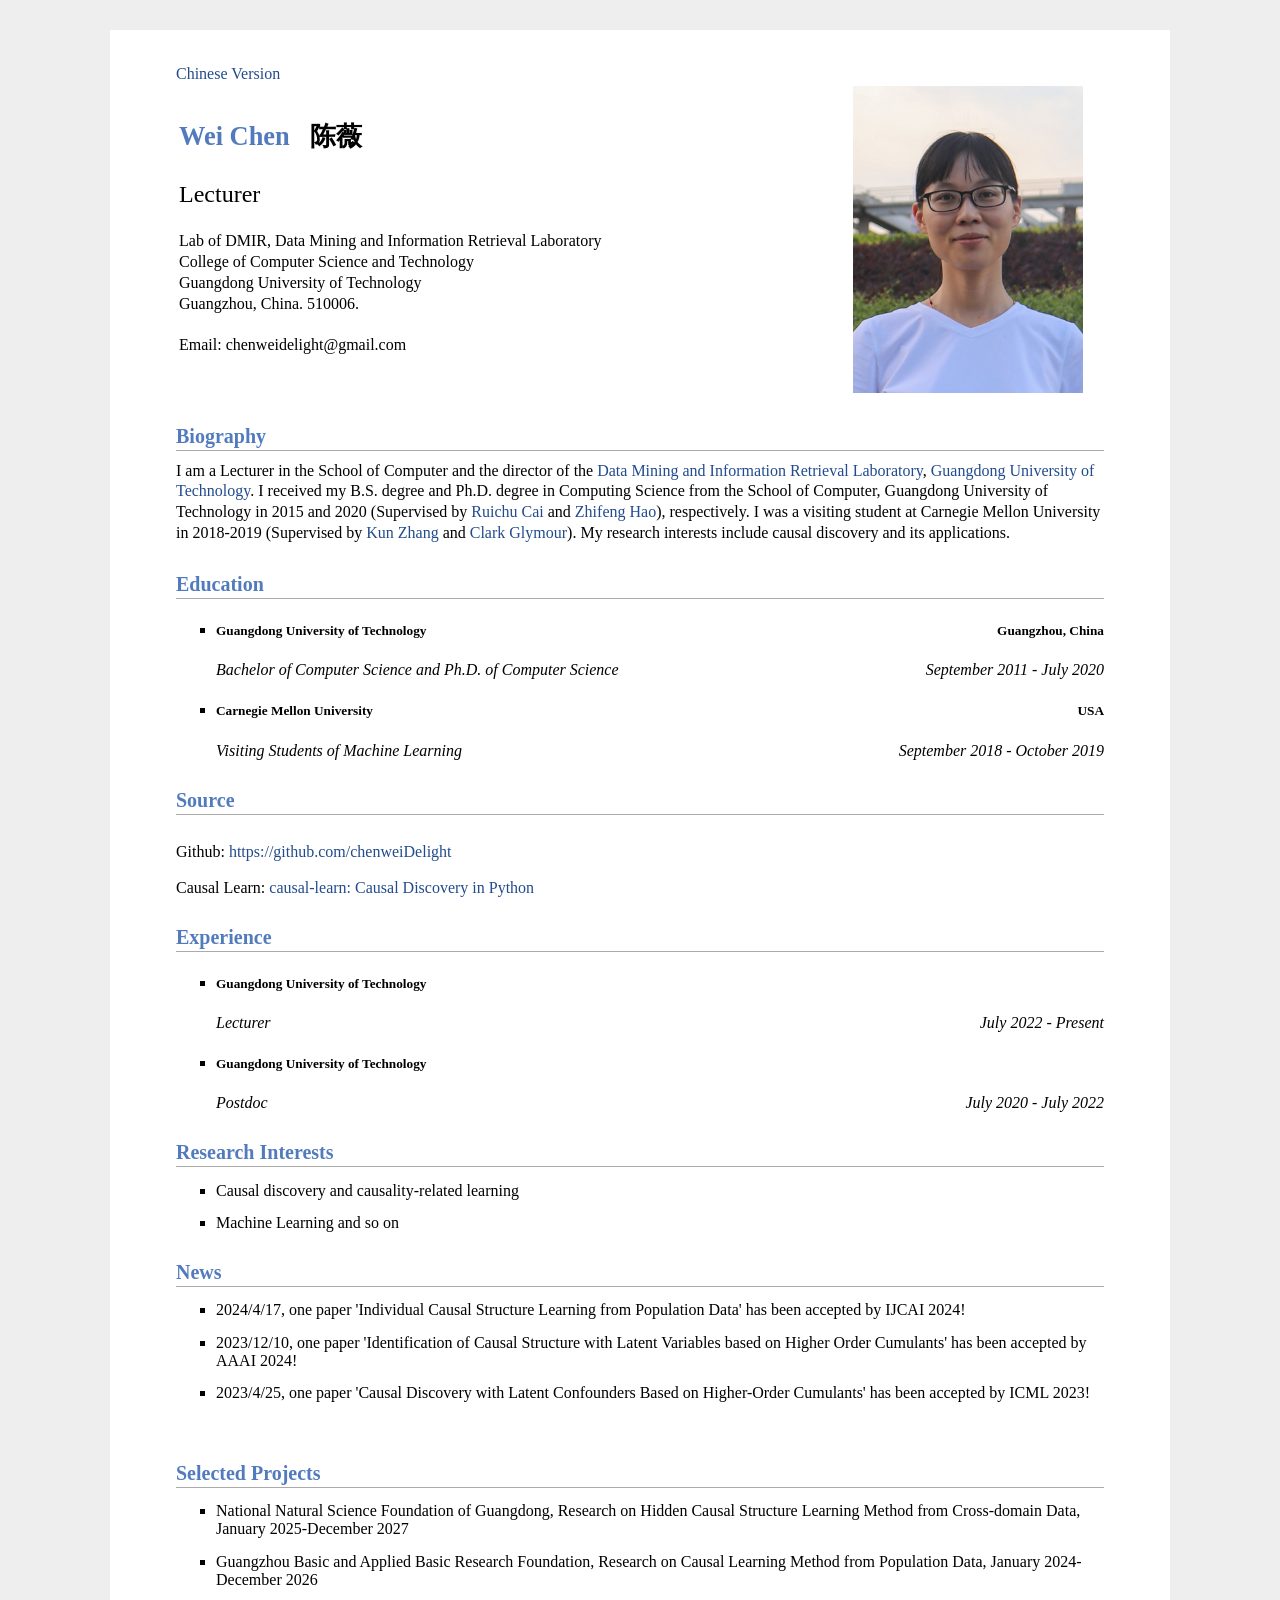
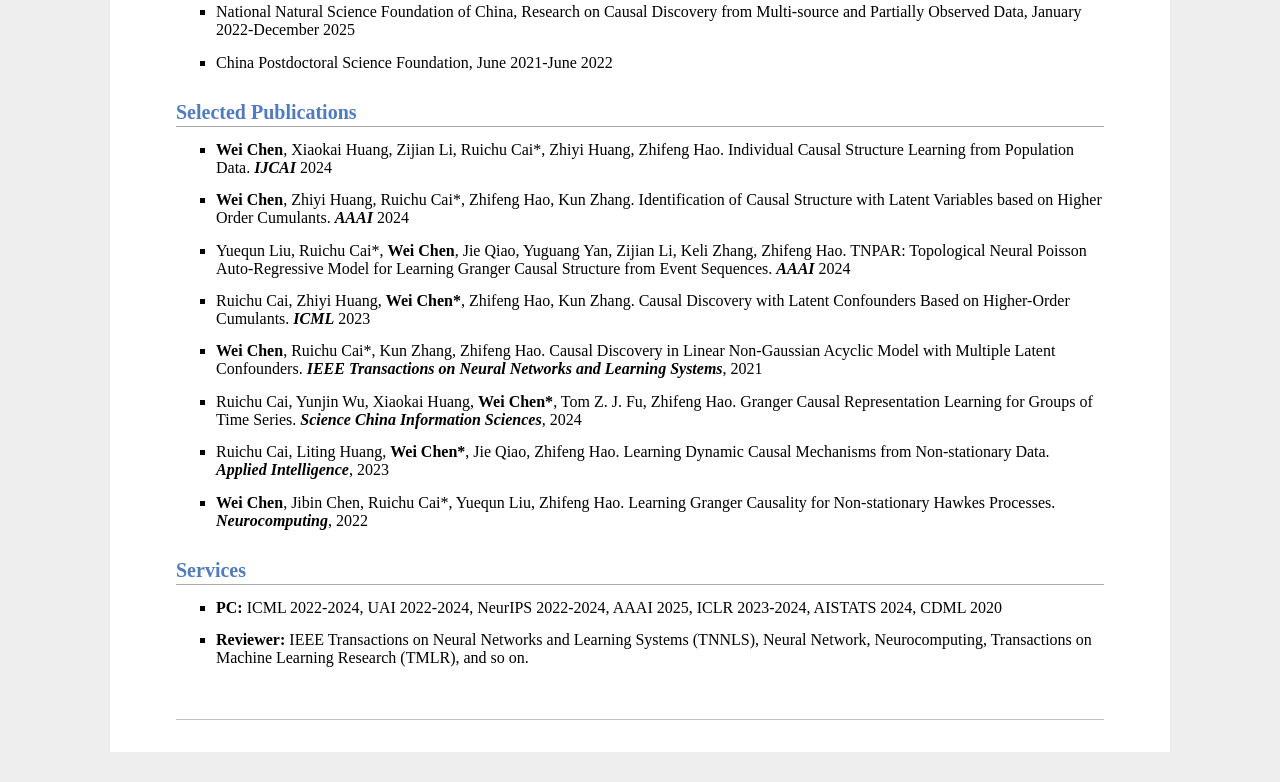
==== index.html @ 37219979 "Add files via upload" ====
<head>
<meta name="description" content="Wei Chen&#39;s home page">
<meta name="google-site-verification" content="o7wvPRl4V-PTbiY5stzY3E6vs7CcZXkV3o9WI9zPx5w" />
<link rel="stylesheet" href="css/jemdoc.css" type="text/css">
<link rel="shortcut icon" href="images/gdut.png">
<title>Wei Chen's Homepage @ GuangDong University of Technology</title>
</head>
<body> 
<div id="layout-content" style="margin-top:25px">
<a href="/zh-cn">Chinese Version</a>

<table>
    <tbody>
        <tr>
            <td width="670">
                <div id="toptitle">
		<h1>Wei Chen &nbsp; <span style="color:#000000">陈薇</span></h1>
                </div>
                <p>
                    <FONT size=5 face="Times New Roman">Lecturer</FONT><br>
                    <br>
                    Lab of DMIR, Data Mining and Information Retrieval Laboratory<br>
                    College of Computer Science and Technology<br>
                    Guangdong University of Technology <br>
                    Guangzhou, China. 510006.<br>
                    <br>
                    Email: chenweidelight@gmail.com
                </p>
            </td>
            <td>
                <img src="images/weichen.jpg" border="0" width="230">
            </td>
        </tr>
    </tbody>
</table>


<h2>Biography</h2>
<p>
    I am a Lecturer in the School of Computer and the director of the <a href="https://dmir.gdut.edu.cn/">Data Mining and Information Retrieval Laboratory</a>, <a href="https://www.gdut.edu.cn/">Guangdong University of Technology</a>.
    I received my B.S. degree and Ph.D. degree in Computing Science from the School of Computer, Guangdong University of Technology in 2015 and 2020 (Supervised by <a href="https://ruichucai.github.io/">Ruichu Cai</a> and <a href="https://english.stu.edu.cn/info/1024/1192.htm">Zhifeng Hao</a>), respectively. 
    I was a visiting student at Carnegie Mellon University in 2018-2019 (Supervised by <a href="https://www.andrew.cmu.edu/user/kunz1/index.html">Kun Zhang</a> and <a href="https://www.cmu.edu/dietrich/philosophy/people/emeritus/glymour.html">Clark Glymour</a>).
    My research interests include causal discovery and its applications.
 </p>

<h2>Education</h2>

<ul>
    <li>
	    <h5>Guangdong University of Technology <span style="float:right;text-align:right">Guangzhou, China</span></h5>
<!--         <span style="float:left;text-align:left"><strong>Guangdong University of Technology</strong></span> -->
        
    </li>
    <li style="list-style:none;">
         <div><i style="float:left; text-align:left">Bachelor of Computer Science and Ph.D. of Computer Science</i>
      <i style="float:right;text-align:right">September 2011 - July 2020</i></div>
		
   </li>
    <br>
    <li>
	    <h5>Carnegie Mellon University <span style="float:right;text-align:right">USA</span></h5>
<!--         <span style="float:left; text-align:left"><strong>Carnegie Mellon University</strong></span> -->
        
    </li>
    <li style="list-style:none;">
        <span style="float:left; text-align:left"><i>Visiting Students of Machine Learning</i></span>
        <span style="float:right;text-align:right"><i>September 2018 - October 2019</i></span>
    </li>

</ul>
<br>
<h2>Source</h2>
<br>

Github: <a href="https://github.com/chenweiDelight">https://github.com/chenweiDelight
</a>
<br>
<br>
Causal Learn: <a href="https://github.com/py-why/causal-learn"> causal-learn: Causal Discovery in Python
</a>

<h2>Experience</h2>
<ul>
    <li>
	    <h5>
		    Guangdong University of Technology
	    </h5>
<!--         <div style="float:left;text-align:left"><strong>Guangdong University of Technology</strong></div> -->

    </li>
    <li style="list-style:none;">
        <span style="float:left; text-align:left"><i>Lecturer</i></span>
        <span style="float:right;text-align:right"><i>July 2022 - Present</i></span>
    </li>
    <br>
    <li>
	    <h5>
		    Guangdong University of Technology
	    </h5>
<!--         <div style="float:left;text-align:left"><strong>Guangdong University of Technology</strong></div> -->

    </li>
    <li style="list-style:none;">
        <span style="float:left; text-align:left"><i>Postdoc</i></span>
        <span style="float:right;text-align:right"><i>July 2020 - July 2022</i></span>
    </li>

</ul>
<br>
<h2>Research Interests</h2>
<ul>
	<li>
        Causal discovery and causality-related learning
    </li>
	<li>
        Machine Learning and so on
    </li>

</ul>

<h2>News</h2>
<ul>
	<li>
2024/4/17, one paper 'Individual Causal Structure Learning from Population Data' has been accepted by IJCAI 2024!
	</li>
	<li>
2023/12/10, one paper 'Identification of Causal Structure with Latent Variables based on Higher Order Cumulants' has been accepted by AAAI 2024!		
	</li>
	<li>
2023/4/25, one paper 'Causal Discovery with Latent Confounders Based on Higher-Order Cumulants' has been accepted by ICML 2023!
	</li>
	
</ul>
<br/>
<h2>Selected Projects</h2>
<ul>
    <li>
        National Natural Science Foundation of Guangdong, Research on Hidden Causal Structure Learning Method from Cross-domain Data, January 2025-December 2027
    </li>
    <li>
        Guangzhou Basic and Applied Basic Research Foundation, Research on Causal Learning Method from Population Data, January 2024-December 2026
    </li>
    <li>
        National Natural Science Foundation of China, Research on Causal Discovery from Multi-source and Partially Observed Data, January 2022-December 2025
    </li>
    <li>
       China Postdoctoral Science Foundation, June 2021-June 2022
    </li>
</ul>



<h2>Selected Publications<small></small></h2>

<!--- <font size="3"><b>Causal Discovery</b></font> --->

<ul>
       <li>
	<b>Wei Chen</b>, Xiaokai Huang, Zijian Li, Ruichu Cai*, Zhiyi Huang, Zhifeng Hao. Individual Causal Structure Learning from Population Data. <i><b>IJCAI</b></i> 2024
	</li>
	<li>
	<b>Wei Chen</b>, Zhiyi Huang, Ruichu Cai*, Zhifeng Hao, Kun Zhang. Identification of Causal Structure with Latent Variables based on Higher Order Cumulants. <i><b>AAAI</b></i> 2024
	</li>
	<li>
	Yuequn Liu, Ruichu Cai*, <b>Wei Chen</b>, Jie Qiao, Yuguang Yan, Zijian Li, Keli Zhang, Zhifeng Hao. TNPAR: Topological Neural Poisson Auto-Regressive Model for Learning Granger Causal Structure from Event Sequences. <i><b>AAAI</b></i> 2024
	</li>
        <li>
	Ruichu Cai, Zhiyi Huang, <b>Wei Chen*</b>, Zhifeng Hao, Kun Zhang. Causal Discovery with Latent Confounders Based on Higher-Order Cumulants. <i><b>ICML</b></i> 2023
        </li>
        <li>
        <b>Wei Chen</b>, Ruichu Cai*, Kun Zhang, Zhifeng Hao. Causal Discovery in Linear Non-Gaussian Acyclic Model with Multiple Latent Confounders. <i><b>IEEE Transactions on Neural Networks and Learning Systems</b></i>, 2021
         </li>
	<li>
        Ruichu Cai, Yunjin Wu, Xiaokai Huang, <b>Wei Chen*</b>, Tom Z. J. Fu, Zhifeng Hao. Granger Causal Representation Learning for Groups of Time Series. <i><b>Science China Information Sciences</b></i>, 2024
         </li>
	<li>
         Ruichu Cai, Liting Huang, <b>Wei Chen*</b>, Jie Qiao, Zhifeng Hao. Learning Dynamic Causal Mechanisms from Non-stationary Data. <i><b>Applied Intelligence</b></i>, 2023
         </li>
	<li>
         <b>Wei Chen</b>, Jibin Chen, Ruichu Cai*, Yuequn Liu, Zhifeng Hao. Learning Granger Causality for Non-stationary Hawkes Processes. <i><b>Neurocomputing</b></i>, 2022
         </li>
</ul>



<h2>Services<small></small></h2>
    <ul>
        <li>
            <strong>PC:</strong> ICML 2022-2024, UAI 2022-2024, NeurIPS 2022-2024, AAAI 2025, ICLR 2023-2024, AISTATS 2024, CDML 2020
        </li>
        <li>
            <strong>Reviewer:</strong> IEEE Transactions on Neural Networks and Learning Systems (TNNLS), Neural Network, Neurocomputing, Transactions on Machine Learning Research (TMLR), and so on.
        </li>
    </ul>

<div id="footer">
    <div id="footer-text"></div>
</div>

</div>


</body>
---- css/jemdoc.css ----
/* Default css file for jemdoc. */

table#tlayout {
    border: none;
    border-collapse: separate;
    background: white;
}
/*
body {
    background: white;
    padding-bottom: 8px;
    margin: 0;
}
*/
html {
  background-color: #eeeeee;
}

body {
  font-family: Georgia, serif;
  color: #000;
  background-color: #ffffff;
  text-align:left; /* for IE */
  margin-top: 30px;
  margin-bottom: 30px;
  margin-left: auto;
  margin-right: auto;
  padding-left:  50px;
  padding-right: 50px;
  padding-top: 10px;
  padding-bottom: 30px;
  max-width: 960px;
}

#layout-menu {
    background: #f6f6f6;
    border: 1px solid #dddddd;
    padding-top: 0.5em;
    padding-left: 8px;
    padding-right: 8px;
    font-size: 1.0em;
    width: auto;
    white-space: nowrap;
    text-align: left;
    vertical-align: top;
}

#layout-menu td {
    background: #f4f4f4;
    vertical-align: top;
}

#layout-content {
    padding-top: 0.0em;
    padding-left: 1.0em;
    padding-right: 1.0em;
    border: none;
    background: white;
    text-align: left;
    vertical-align: top;
}

#layout-menu a {
    line-height: 1.5em;
    margin-left: 0.5em;
}

tt {
    background: #ffffdd;
}

pre, tt {
    font-size: 90%;
    font-family: monaco, monospace;
}

a, a > tt {
    color: #224b8d;
    text-decoration: none;
}

a:hover {
    border-bottom: 1px gray dotted;
}

#layout-menu a.current:link, #layout-menu a.current:visited {
    color: #022b6d;
    border-bottom: 1px gray solid;
}
#layout-menu a:link, #layout-menu a:visited, #layout-menu a:hover {
    color: #527bbd;
    text-decoration: none;
}
#layout-menu a:hover {
    text-decoration: none;
}

div.menu-category {
    border-bottom: 1px solid gray;
    margin-top: 0.8em;
    padding-top: 0.2em;
    padding-bottom: 0.1em;
    font-weight: bold;
}

div.menu-item {
    padding-left: 16px;
    text-indent: -16px;
}

div#toptitle {
    padding-bottom: 0.2em;
    margin-bottom: 1.5em;
    /*border-bottom: 3px double gray;*/
}

/* Reduce space if we begin the page with a title. */
div#toptitle + h2, div#toptitle + h3 {
    margin-top: 0em;
}

div#subtitle {
    margin-top: 0.0em;
    margin-bottom: 0.0em;
    padding-top: 0em;
    padding-bottom: 0.1em;
}

em {
    font-style: italic;
}

strong {
    font-weight: bold;
}

h4{
    color:#222222;
}

h1, h2, h3 {
    color: #527bbd;
    margin-top: 0.7em;
    margin-bottom: 0.5em;
    padding-bottom: 0.2em;
    line-height: 1.0;
    padding-top: 0.5em;
    border-bottom: 1px solid #aaaaaa;
}

h1 p {
    color: #000000;
}

h1 {
    font-size: 165%;
    padding-bottom: 0.3em;
}

h2 {
    padding-top: 0.8em;
    font-size: 125%;
}

h2 + h3 {
    padding-top: 0.2em;
}

h3 {
    font-size: 110%;
    border-bottom: none;
}

p {
    margin-top: 0.0em;
    margin-bottom: 0.8em;
    padding: 0;
    line-height: 1.3;
}

pre {
    padding: 0;
    margin: 0;
}

div#footer {
    font-size: small;
    border-top: 1px solid #c0c0c0;
    padding-top: 0.1em;
    margin-top: 4.0em;
    color: #c0c0c0;
}

div#footer a {
    color: #80a0b0;
}

div#footer-text {
    float: left;
    padding-bottom: 8px;
}

ul, ol, dl {
    margin-top: 0.2em;
    padding-top: 0;
    margin-bottom: 0.8em;
}

dt {
    margin-top: 0.5em;
    margin-bottom: 0;
}

dl {
    margin-left: 20px;
}

dd {
    color: #222222;
}

dd > *:first-child {
    margin-top: 0;
}

ul {
    list-style-position: outside;
    list-style-type: square;
}

p + ul, p + ol {
    margin-top: -0.5em;
}

li {
    margin-top:0.9em;
}

ol {
    list-style-position: outside;
    list-style-type: decimal;
}

li p, dd p {
    margin-bottom: 0.3em;
}


ol ol {
    list-style-type: lower-alpha;
}

ol ol ol {
    list-style-type: lower-roman;
}

p + div.codeblock {
    margin-top: -0.6em;
}

div.codeblock, div.infoblock {
    margin-right: 0%;
    margin-top: 1.2em;
    margin-bottom: 1.3em;
}

div.blocktitle {
    font-weight: bold;
    color: #cd7b62;
    margin-top: 1.2em;
    margin-bottom: 0.1em;
}

div.blockcontent {
    border: 1px solid silver;
    padding: 0.3em 0.5em;
}

div.infoblock > div.blockcontent {
    background: #ffffee;
}

div.blockcontent p + ul, div.blockcontent p + ol {
    margin-top: 0.4em;
}

div.infoblock p {
    margin-bottom: 0em;
}

div.infoblock li p, div.infoblock dd p {
    margin-bottom: 0.5em;
}

div.infoblock p + p {
    margin-top: 0.8em;
}

div.codeblock > div.blockcontent {
    background: #f6f6f6;
}

span.pycommand {
    color: #000070;
}

span.statement {
    color: #008800;
}
span.builtin {
    color: #000088;
}
span.special {
    color: #990000;
}
span.operator {
    color: #880000;
}
span.error {
    color: #aa0000;
}
span.comment, span.comment > *, span.string, span.string > * {
    color: #606060;
}

@media print {
    #layout-menu { display: none; }
}

#fwtitle {
    margin: 2px;
}

#fwtitle #toptitle {
    padding-left: 0.5em;
    margin-bottom: 0.5em;
}

#layout-content h1:first-child, #layout-content h2:first-child, #layout-content h3:first-child {
    margin-top: -0.7em;
}

div#toptitle h1, #layout-content div#toptitle h1 {
    margin-bottom: 0.0em;
    padding-bottom: 0.1em;
    padding-top: 0;
    margin-top: 0.5em;
    border-bottom: none;
}

img.eq {
    padding: 0;
    padding-left: 0.1em;
    padding-right: 0.1em;
    margin: 0;
}

img.eqwl {
    padding-left: 2em;
    padding-top: 0.6em;
    padding-bottom: 0.2em;
    margin: 0;
}

table + table {
    margin-top: 1em;
}

tr.heading {
    font-weight: bold;
    border-bottom: 2px solid black;
}

img {
    border: none;
}

table.imgtable, table.imgtable td {
    border: none;
    text-align: left;
}
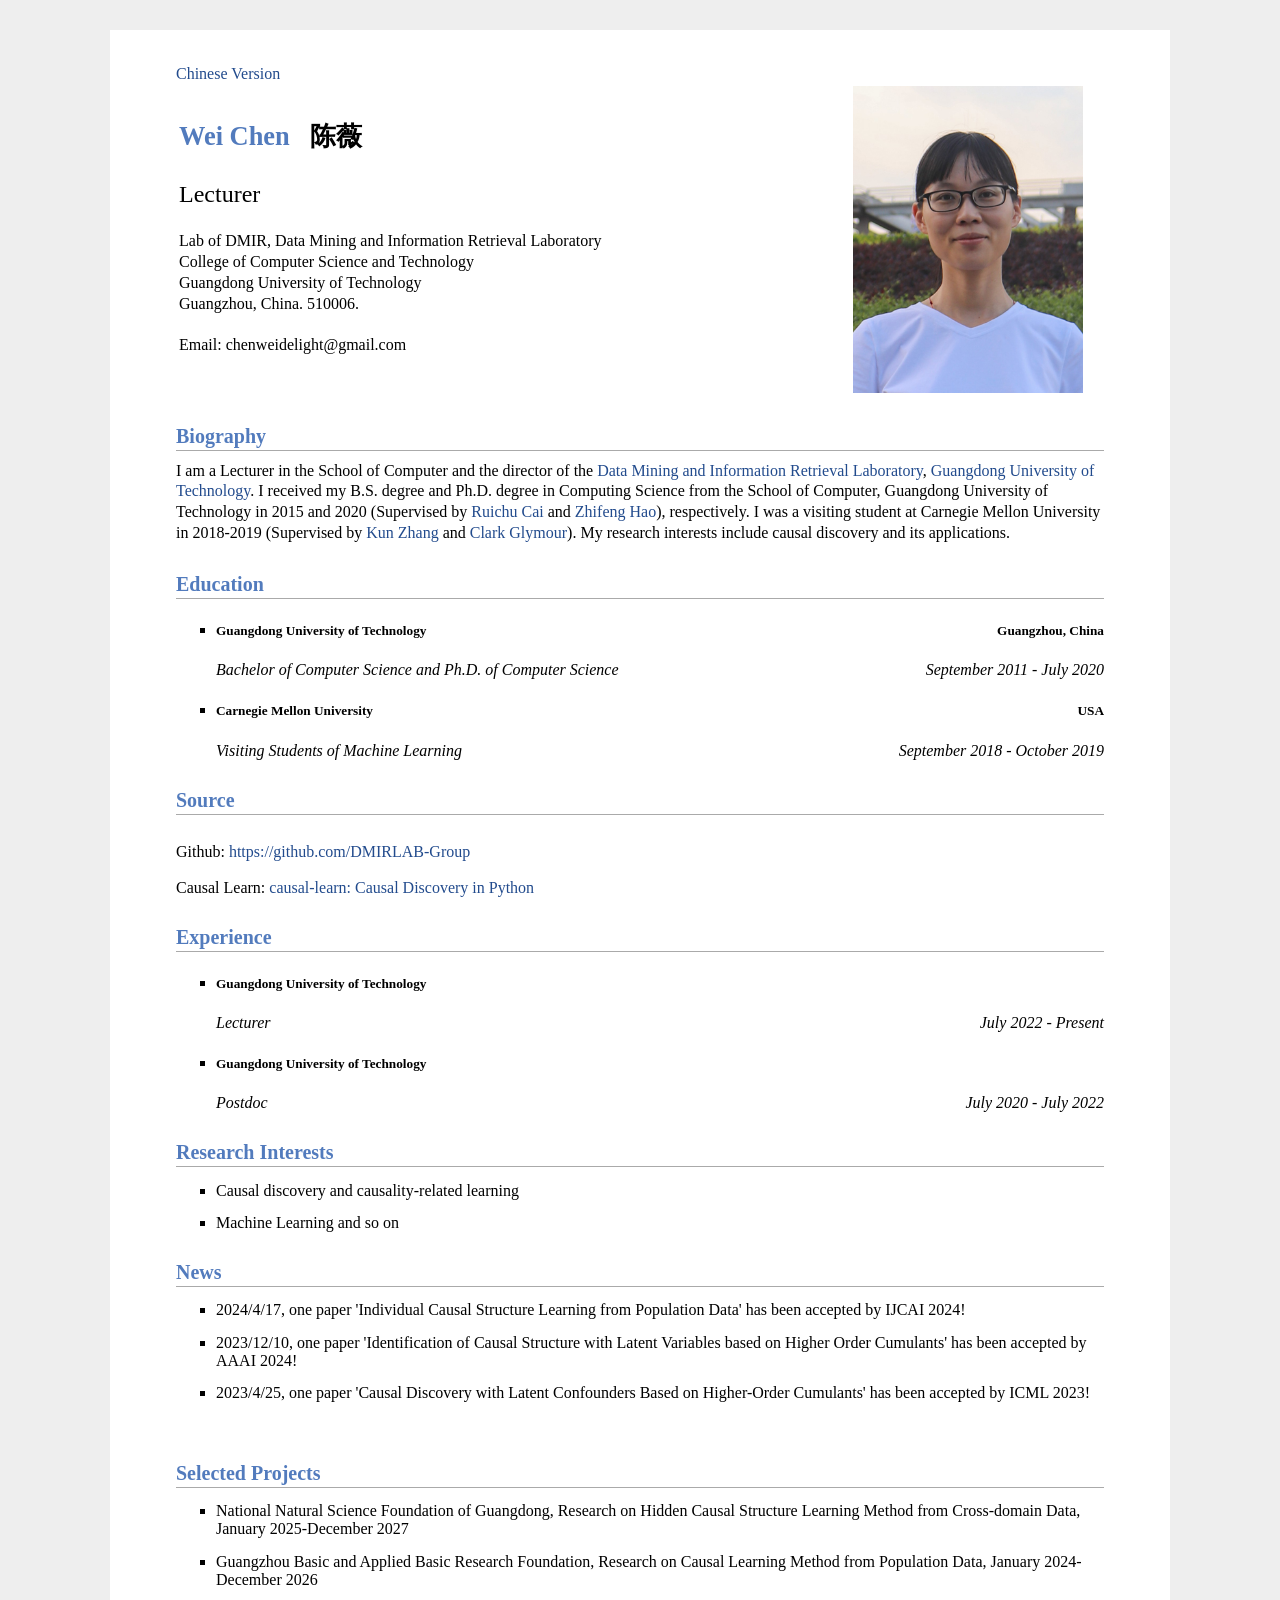
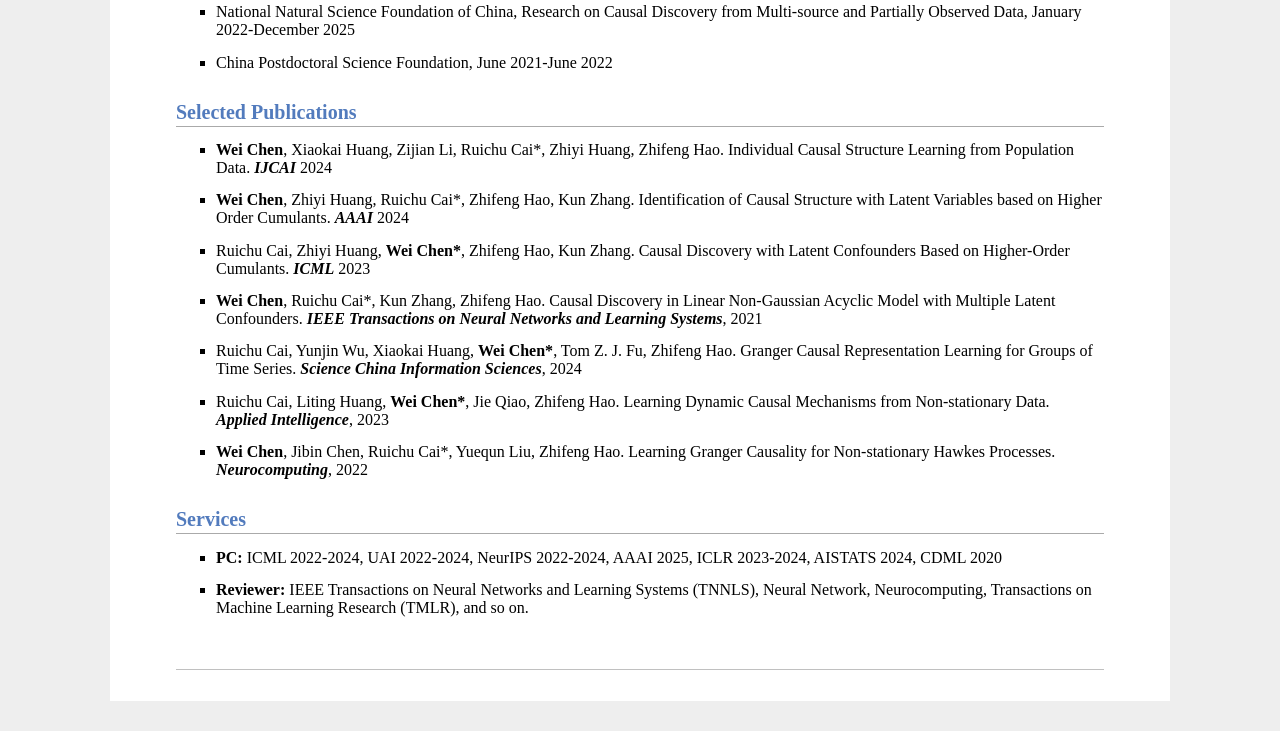
==== commit ff4496ff: "Update index.html" ====
--- a/index.html
+++ b/index.html
@@ -72,7 +72,7 @@
 <h2>Source</h2>
 <br>
 
-Github: <a href="https://github.com/chenweiDelight">https://github.com/chenweiDelight
+Github: <a href="https://github.com/DMIRLAB-Group">https://github.com/DMIRLAB-Group
 </a>
 <br>
 <br>
@@ -161,9 +161,6 @@
 	<li>
 	<b>Wei Chen</b>, Zhiyi Huang, Ruichu Cai*, Zhifeng Hao, Kun Zhang. Identification of Causal Structure with Latent Variables based on Higher Order Cumulants. <i><b>AAAI</b></i> 2024
 	</li>
-	<li>
-	Yuequn Liu, Ruichu Cai*, <b>Wei Chen</b>, Jie Qiao, Yuguang Yan, Zijian Li, Keli Zhang, Zhifeng Hao. TNPAR: Topological Neural Poisson Auto-Regressive Model for Learning Granger Causal Structure from Event Sequences. <i><b>AAAI</b></i> 2024
-	</li>
         <li>
 	Ruichu Cai, Zhiyi Huang, <b>Wei Chen*</b>, Zhifeng Hao, Kun Zhang. Causal Discovery with Latent Confounders Based on Higher-Order Cumulants. <i><b>ICML</b></i> 2023
         </li>
